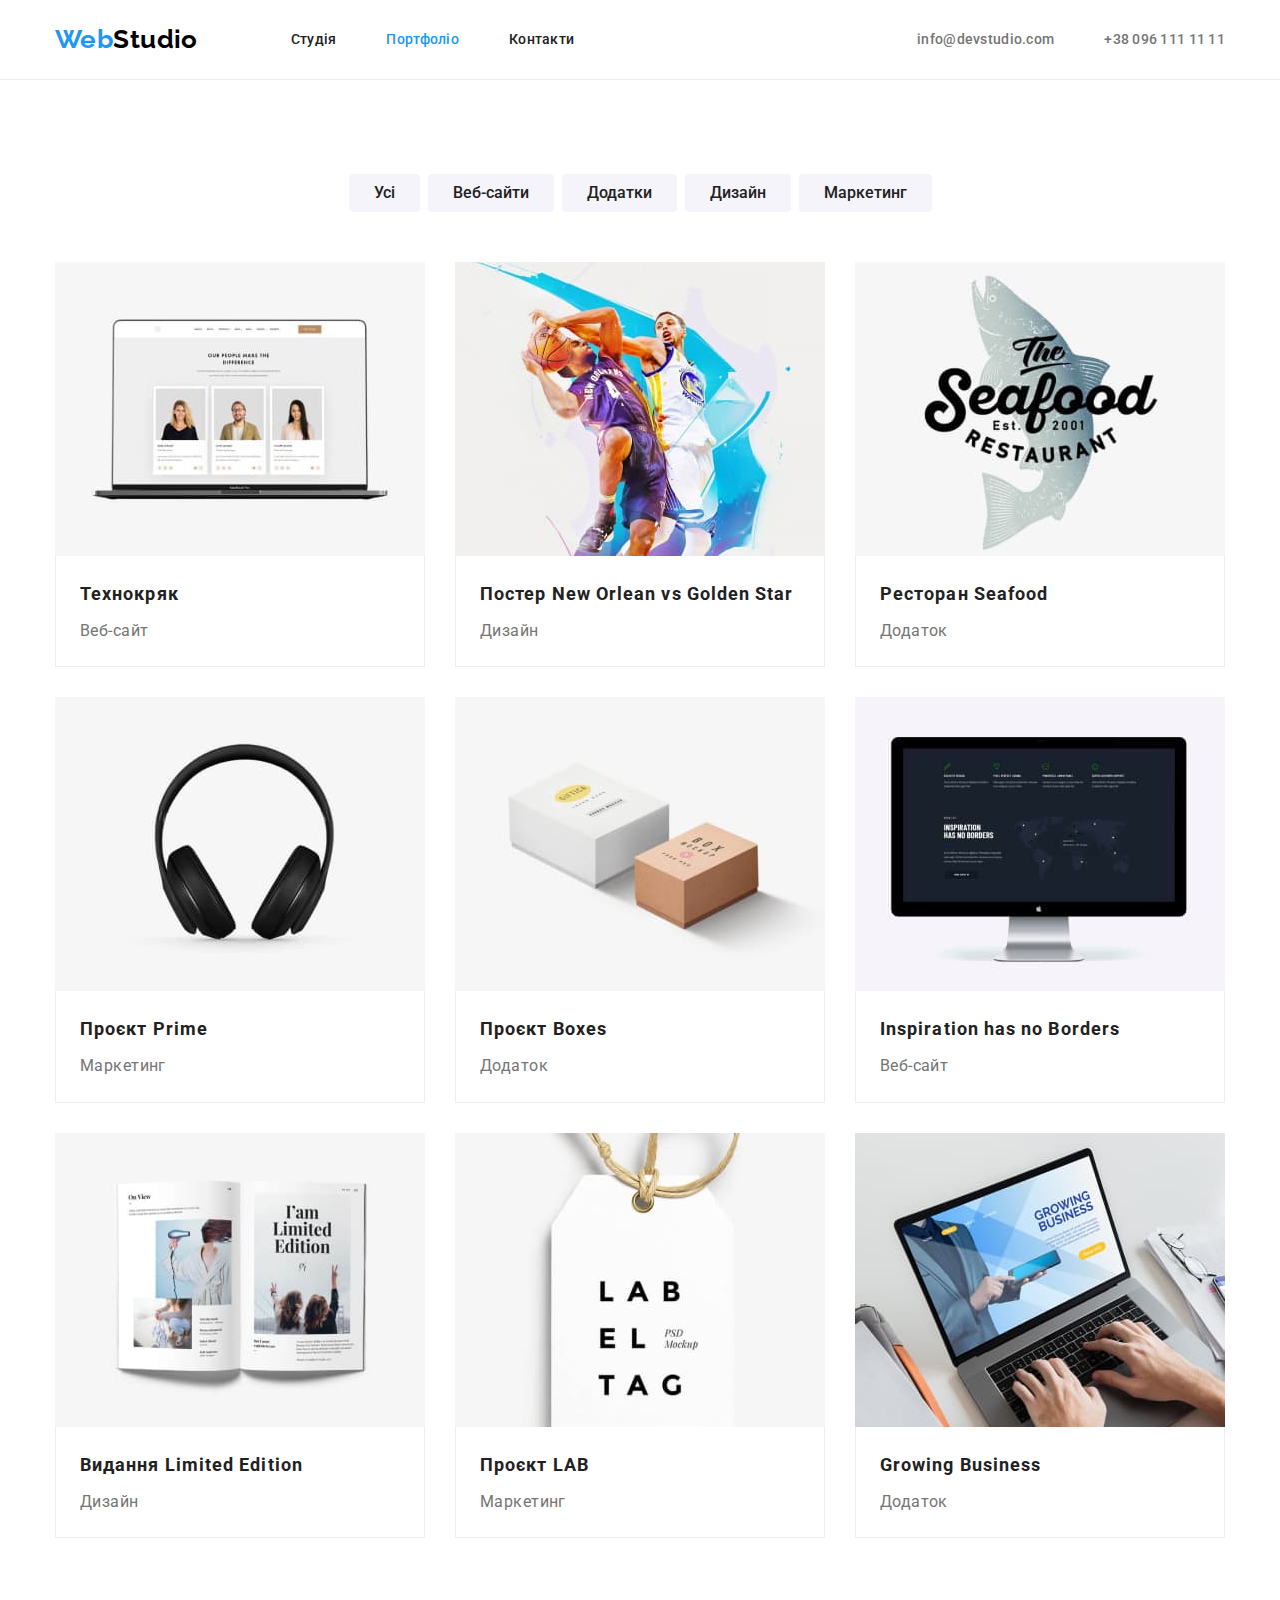
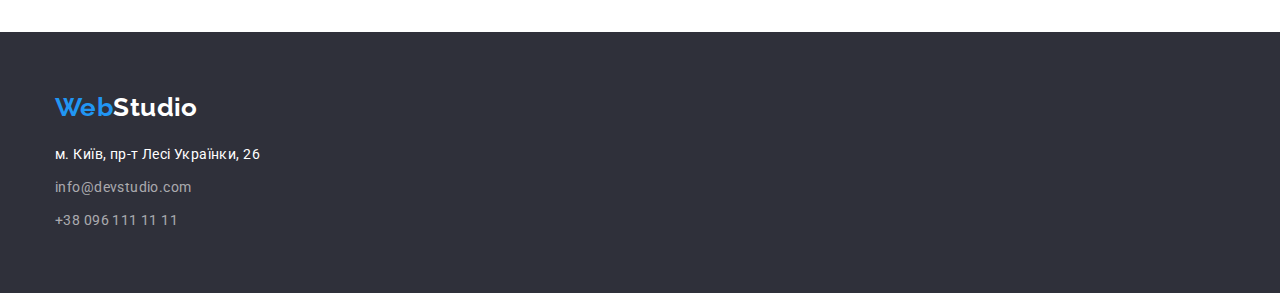
==== portfolio.html @ 6bfa50b9 "добавил файлы" ====
<!DOCTYPE html>
<html lang="uk">
  <head>
    <meta charset="UTF-8" />
    <meta http-equiv="X-UA-Compatible" content="IE=edge" />
    <meta name="viewport" content="width=device-width, initial-scale=1.0" />
    <title>Портфоліо</title>
    <link rel="preconnect" href="https://fonts.googleapis.com" />
    <link rel="preconnect" href="https://fonts.gstatic.com" crossorigin />
    <link
      href="https://fonts.googleapis.com/css2?family=Montserrat:wght@400;500;600&family=Raleway:wght@700&family=Roboto:wght@400;500;700;900&display=swap"
      rel="stylesheet"
    />
    <link
      rel="stylesheet"
      href="https://cdnjs.cloudflare.com/ajax/libs/modern-normalize/1.1.0/modern-normalize.min.css"
    />
    <link rel="stylesheet" href="./css/styles.css" />
  </head>
  <body>
    <!--хедер сайта-->
    <header>
      <div class="header container">
        <nav class="nav">
          <a href="./index.html" class="logo list"> <span class="span">Web</span>Studio</a>

          <ul class="site-nav list">
            <li class="nav-item"><a href="./index.html" class="link list">Студія</a></li>

            <li class="nav-item">
              <a href="./portfolio.html" class="portfolio list">Портфоліо</a>
            </li>

            <li class="nav-item"><a href="./index.html" class="link list">Контакти</a></li>
          </ul>
        </nav>

        <ul class="auth-nav list">
          <li class="auth-item">
            <a href="mailto:info@devstudio.com" class="link list">info@devstudio.com</a>
          </li>
          <li class="auth-item">
            <a href="tel:+380961111111" class="link list">+38 096 111 11 11</a>
          </li>
        </ul>
      </div>
    </header>

    <!-- основная информация -->
    <main>
      <section class="section-portfolio">
        <h1>Портфоліо</h1>
        <div class="container">
          <ul class="portfolio-nav list">
            <li class="nav-item"><button type="button" class="portfolio-btn">Усі</button></li>
            <li class="nav-item"><button type="button" class="portfolio-btn">Веб-сайти</button></li>
            <li class="nav-item"><button type="button" class="portfolio-btn">Додатки</button></li>
            <li class="nav-item"><button type="button" class="portfolio-btn">Дизайн</button></li>
            <li class="nav-item"><button type="button" class="portfolio-btn">Маркетинг</button></li>
          </ul>

          <ul class="cards-info list no-margin">
            <li class="card">
              <a href="" class="list">
                <img src="./images/porfolio/tehno.jpg" alt="Технокряк" width="370" />
                <div class="card-content">
                  <h2 class="card-title">Технокряк</h2>
                  <p class="card-text">Веб-сайт</p>
                </div>
                <!-- <p class="card-text">
                  Lorem ipsum dolor sit amet consectetur adipisicing elit. Tempora, ex!
                </p> -->
              </a>
            </li>
            <li class="card">
              <a href="" class="list">
                <img src="./images/porfolio/poster.jpg" alt="Постер" width="370" />
                <div class="card-content">
                  <h2 class="card-title">Постер New Orlean vs Golden Star</h2>
                  <p class="card-text">Дизайн</p>
                </div>
                <!-- <p class="card-text">
                  Lorem ipsum dolor sit amet consectetur adipisicing elit. Tempora, ex!
                </p> -->
              </a>
            </li>

            <li class="card">
              <a href="" class="list">
                <img
                  src="./images/porfolio/seafood.jpg"
                  alt=" додаток Ресторан Seafood"
                  width="370"
                />
                <div class="card-content">
                  <h2 class="card-title">Ресторан Seafood</h2>
                  <p class="card-text">Додаток</p>
                </div>
                <!-- <p class="card-text">
                  Lorem ipsum dolor sit amet consectetur adipisicing elit. Tempora, ex!
                </p> -->
              </a>
            </li>

            <li class="card">
              <a href="" class="list">
                <img src="./images/porfolio/prime.jpg" alt="Проєкт прайм" width="370" />
                <div class="card-content">
                  <h2 class="card-title">Проєкт Prime</h2>
                  <p class="card-text">Маркетинг</p>
                </div>
                <!-- <p class="card-text">
                  Lorem ipsum dolor sit amet consectetur adipisicing elit. Tempora, ex!
                </p> -->
              </a>
            </li>

            <li class="card">
              <a href="" class="list">
                <img src="./images/porfolio/boxes.jpg" alt="Проєкт боксес" width="370" />
                <div class="card-content">
                  <h2 class="card-title">Проєкт Boxes</h2>
                  <p class="card-text">Додаток</p>
                </div>
                <!-- <p class="card-text">
                  Lorem ipsum dolor sit amet consectetur adipisicing elit. Tempora, ex!
                </p> -->
              </a>
            </li>

            <li class="card">
              <a href="" class="list">
                <img src="./images/porfolio/borders.jpg" alt="Натхнення без кордонів" width="370" />
                <div class="card-content">
                  <h2 class="card-title">Inspiration has no Borders</h2>
                  <p class="card-text">Веб-сайт</p>
                </div>
                <!-- <p class="card-text">
                  Lorem ipsum dolor sit amet consectetur adipisicing elit. Tempora, ex!
                </p> -->
              </a>
            </li>

            <li class="card">
              <a href="" class="list">
                <img src="./images/porfolio/le.jpg" alt="лімітовані видання" width="370" />
                <div class="card-content">
                  <h2 class="card-title">Видання Limited Edition</h2>
                  <p class="card-text">Дизайн</p>
                </div>
                <!-- <p class="card-text">
                  Lorem ipsum dolor sit amet consectetur adipisicing elit. Tempora, ex!
                </p> -->
              </a>
            </li>

            <li class="card">
              <a href="" class="list">
                <img src="./images/porfolio/lab.jpg" alt="Проєкт LAB" width="370" />
                <div class="card-content">
                  <h2 class="card-title">Проєкт LAB</h2>
                  <p class="card-text">Маркетинг</p>
                </div>
                <!-- <p class="card-text">
                  Lorem ipsum dolor sit amet consectetur adipisicing elit. Tempora, ex!
                </p> -->
              </a>
            </li>

            <li class="card">
              <a href="" class="list">
                <img
                  src="./images/porfolio/business.jpg"
                  alt="додаток Growing Business"
                  width="370"
                />
                <div class="card-content">
                  <h2 class="card-title">Growing Business</h2>
                  <p class="card-text">Додаток</p>
                </div>
                <!-- <p class="card-text">
                  Lorem ipsum dolor sit amet consectetur adipisicing elit. Tempora, ex!
                </p> -->
              </a>
            </li>
          </ul>
        </div>
      </section>
    </main>
    <!--подвал!-->
    <footer class="footer">
      <div class="container">
        <a href="./index.html" class="logo list"> <span class="span">Web</span>Studio</a>
        <address>
          <ul class="site-address list no-margin">
            <li class="address-item">
              <a
                href="https://goo.gl/maps/yjSmeDeuVUnGaKGq8"
                target="_blank"
                rel="noreferrer noopener"
                class="link map list"
              >
                м. Київ, пр-т Лесі Українки, 26
              </a>
            </li>

            <li class="address-item">
              <a href="mailto:info@devstudio.com" class="link contact list">info@devstudio.com</a>
            </li>

            <li class="address-item">
              <a href="tel:+380961111111" class="link contact list">+38 096 111 11 11</a>
            </li>
          </ul>
        </address>
      </div>
    </footer>
  </body>
</html>
---- css/styles.css ----
/* цвет фона       #FFFFFF*/
/* цвет  переменной #FFFFFF */
/* цвет заголовков #212121 */
/* цвет текста навигации #212121  */
/* цвет текста     #757575 */
/* цвет лого       #000000 */
/* акцент цвета лого   #2196F3*/
/* цвет акцента    #2196F3*/
/* цвет фона приветствие  #C4C4C4; */
/* цвет фона команда #F5F4FA;*/
/* цвет фона кнопок  #f5f4fa */
/* цвет фона футер #2f303a */
/* цвет рамки хедера  #ececec*/
/* цвет рамки карты портфолио #eeeeee */
/* тени навигации портфолио rgba(0, 0, 0, 0.25) */
/* тени карта команда 0px 1px 3px rgba(0, 0, 0, 0.12), 0px 1px 1px rgba(0, 0, 0, 0.14),
    0px 2px 1px rgba(0, 0, 0, 0.2); */
/* цвет адреса подвал  rgba(255, 255, 255, 0.6) */

:root {
  --primary-text-color: #757575;
  --primary-heading-color: #212121;
  --accent-color: #2196f3;
  --text-change-color: #ffffff;
  --header-logo-color: #000000;
  --footer-logo-color: #ffffff;
  --text-color-map: #ffffff;
  --text-nav-color: #212121;
  --background-color: #ffffff;
  --background-color-hello: #c4c4c4;
  --background-color-team: #f5f4fa;
  --background-footer: #2f303a;
  --background-color-button: #f5f4fa;
  --border-color-header: #ececec;
  --border-color-card: #eeeeee;
  --nav-portfolio-shadow: rgba(0, 0, 0, 0.25);
  --card-team-shadow: 0px 1px 3px rgba(0, 0, 0, 0.12), 0px 1px 1px rgba(0, 0, 0, 0.14),
    0px 2px 1px rgba(0, 0, 0, 0.2);
  --text-adress-color: rgba(255, 255, 255, 0.6);
}
body {
  background-color: var(--background-color);
  color: var(--primary-text-color);
  font-family: 'Roboto', sans-serif;
  font-weight: 400;
  font-size: 14px;
  line-height: 1.71;
  letter-spacing: 0.03em;
}

.list {
  list-style: none;
  text-decoration: none;
}
.no-margin {
  margin-top: 0;
  margin-bottom: 0;
}

.container {
  margin-left: auto;
  margin-right: auto;
  width: 1200px;
  padding-left: 15px;
  padding-right: 15px;
}

/* header */

header {
  border-bottom: 1px solid var(--border-color-header);
}

.header {
  display: flex;
  align-items: center;
}

.logo {
  padding-top: 24px;
  padding-bottom: 24px;

  font-family: 'Raleway', sans-serif;
  font-weight: 700;
  font-size: 26px;
  line-height: 1.2;
}
.logo .span {
  color: var(--accent-color);
}
header .logo {
  color: var(--header-logo-color);
}
/* site-nav */
.nav {
  display: flex;

  align-items: center;
  /* outline: 2px solid tomato; */
}
.site-nav {
  display: flex;
  padding-left: 0;
  margin-left: 93px;
  /* outline: 2px solid tomato; */
}

.site-nav .nav-item {
  margin-left: 50px;
}
.site-nav .nav-item:first-child {
  margin-left: 0;
}
.site-nav,
.auth-nav {
  margin-top: 0;
  margin-bottom: 0;
}

.site-nav .link {
  padding-top: 32px;
  padding-bottom: 32px;

  color: var(--text-nav-color);
  font-weight: 500;
  font-size: 14px;
  line-height: 1.14;
  letter-spacing: 0.02em;
}
.site-nav .link:hover,
.site-nav .link:focus {
  color: var(--accent-color);
}

.site-nav .studoi {
  padding-top: 32px;
  padding-bottom: 32px;

  color: var(--accent-color);
  font-weight: 500;
  font-size: 14px;
  line-height: 1.14;
  letter-spacing: 0.02em;
}
.site-nav .portfolio {
  padding-top: 32px;
  padding-bottom: 32px;

  color: var(--accent-color);
  font-weight: 500;
  font-size: 14px;
  line-height: 1.14;
  letter-spacing: 0.02em;
}
.site-nav .contact {
  padding-top: 32px;
  padding-bottom: 32px;

  color: var(--accent-color);
  font-weight: 500;
  font-size: 14px;
  line-height: 1.14;
  letter-spacing: 0.02em;
}
/* auth-nav */
.auth-nav {
  display: flex;
  padding-left: 0;
  margin-left: auto;

  /* outline: 2px solid tomato; */
}

.auth-nav .auth-item {
  margin-left: 50px;
}
.auth-nav .auth-item:first-child {
  margin-left: 0;
}
.auth-nav .link {
  padding-top: 32px;
  padding-bottom: 32px;

  color: var(--primary-text-color);
  font-weight: 500;
  font-size: 14px;
  line-height: 1.14;
  letter-spacing: 0.02em;
}
.auth-nav .link:hover,
.auth-nav .link:focus {
  color: var(--accent-color);
}

/* приветствие */
.section-greeting {
  padding-top: 200px;
  padding-bottom: 200px;

  background-color: var(--background-color-hello);
}
.section-greeting h1 {
  width: 696px;
  margin-left: auto;
  margin-right: auto;
  margin-bottom: 30px;
  margin-top: 0;

  color: var(--text-change-color);
  font-weight: 900;
  font-size: 44px;
  line-height: 1.36;
  letter-spacing: 0.06em;
  text-transform: uppercase;
  text-align: center;
}

.section-greeting .container .button {
  display: block;
  min-width: 216px;
  padding: 10px 32px;
  margin-left: auto;
  margin-right: auto;

  background-color: var(--accent-color);
  color: var(--text-change-color);
  box-shadow: 0px 4px 4px rgba(0, 0, 0, 0.15);
  font-family: inherit;
  font-weight: 700;
  font-size: 16px;
  line-height: 1.9;
  letter-spacing: 0.06em;
  cursor: pointer;
  border-radius: 4px;
  border: none;
}
/* .section-greeting .button:hover,
.section-greeting .button:focus {
  background-color: var(--accent-color);
  color: var(--text-change-color);
} */

/* особенности */

.section-features {
  padding-top: 94px;
  padding-bottom: 94px;
}
.section-features h2 {
  position: absolute;
  width: 1px;
  height: 1px;
  margin: -1px;
  border: 0;
  padding: 0;

  white-space: nowrap;
  clip-path: inset(100%);
  clip: rect(0 0 0 0);
  overflow: hidden;
}

.section-features .features {
  display: flex;
  padding-left: 0;

  /* outline: 2px solid tomato; */
}

.features .item {
  width: 270px;
  text-align: left;
  margin-left: 30px;

  /* outline: 2px solid teal; */
}

.features .item:first-child {
  margin-left: 0;
}

.section-features .features-title {
  margin-top: 0;
  margin-bottom: 10px;

  color: var(--primary-heading-color);
  font-weight: 700;
  line-height: 1.14;
}

/* сфера деятельности */
.section-scope {
  padding-bottom: 94px;
}

.section-scope .container .scope-content {
  display: flex;
  padding-left: 0;
  justify-content: space-between;
}

.scope-content > .content-item {
  margin-left: 30px;
}

.scope-content > .content-item:first-child {
  margin-left: 0;
}

.section-scope .scope-title {
  margin-top: 0;
  margin-bottom: 50px;

  color: var(--primary-heading-color);
  font-weight: 700;
  font-size: 36px;
  line-height: 1.16;
  text-align: center;
}

/* наша команда */
.section-team {
  padding-top: 94px;
  padding-bottom: 94px;

  background-color: var(--background-color-team);
}

.section-team .title-team {
  color: var(--primary-heading-color);
  font-weight: 700;
  font-size: 36px;
  line-height: 1.16;
  text-align: center;
  margin-top: 0;
  margin-bottom: 50px;
  text-align: center;
}

.section-team .team-card {
  display: flex;
  padding-left: 0;
}

.team-card > .card-item {
  margin-left: 30px;

  background-color: var(--background-color);
  border-radius: 0px 0px 4px 4px;
  box-shadow: var(--card-team-shadow);
}

.team-card > .card-item:first-child {
  margin-left: 0;
}
.section-team .card-title {
  margin-bottom: 0;
  margin-top: 30px;
  text-align: center;

  color: var(--primary-heading-color);
  font-weight: 500;
  font-size: 16px;
  line-height: 1.19;
}

.section-team .card-text {
  margin-top: 10px;
  margin-bottom: 30px;
  text-align: center;

  color: var(--primary-text-color);
  font-size: 16px;
  line-height: 1.19;
}

/* портфолио заголовок */
.section-portfolio {
  padding-top: 94px;
  padding-bottom: 94px;
}
.section-portfolio h1 {
  position: absolute;
  width: 1px;
  height: 1px;
  margin: -1px;
  border: 0;
  padding: 0;

  white-space: nowrap;
  clip-path: inset(100%);
  clip: rect(0 0 0 0);
  overflow: hidden;
}

/* button portfolio */

.portfolio-nav {
  display: flex;
  justify-content: center;
  padding: 0;

  margin-top: 0;
  margin-bottom: 50px;
}

.portfolio-nav .portfolio-btn {
  padding: 6px 25px;

  background-color: var(--background-color-button);
  color: var(--primary-heading-color);
  font-family: inherit;
  border-radius: 4px;
  border-style: none;
  font-weight: 500;
  font-size: 16px;
  line-height: 1.62;
  cursor: pointer;
}

.portfolio-nav .nav-item {
  margin-left: 8px;
}
.portfolio-nav .nav-item:first-child {
  margin-left: 0;
}

.portfolio-nav .portfolio-btn:hover,
.portfolio-nav .portfolio-btn:focus {
  background-color: var(--accent-color);
  color: var(--text-change-color);
  box-shadow: 0px 4px 4px var(--nav-portfolio-shadow);
}

/* портфолио основная инфа */
img {
  display: block;
  max-width: 100%;
}
.cards-info {
  padding: 0;
  margin: 0;
  display: flex;
  flex-wrap: wrap;
  gap: 30px;

  /* margin-left: -30px;
  margin-top: -30px; */
}

.cards-info > .card {
  flex-basis: calc((100% - 60px) / 3);
}
.card-content {
  padding: 20px 24px;
  border-left: 1px solid var(--border-color-card);
  border-right: 1px solid var(--border-color-card);
  border-bottom: 1px solid var(--border-color-card);
}

.section-portfolio .card-title {
  margin-top: 0;
  margin-bottom: 4px;

  color: var(--primary-heading-color);
  font-weight: 700;
  font-size: 18px;
  line-height: 2;
  letter-spacing: 0.06em;
}

.section-portfolio .card-text {
  margin-top: 0;
  margin-bottom: 0;

  color: var(--primary-text-color);
  font-size: 16px;
  line-height: 1.9;
}

/* footer */

footer {
  background-color: var(--background-footer);
}

.footer {
  padding-top: 60px;
  padding-bottom: 60px;
}

.footer .logo {
  padding-top: 0px;
  padding-bottom: 0;
  margin-bottom: 20px;
  margin-left: 0;

  color: var(--footer-logo-color);
  display: inline-block;
}

.footer address {
  font-style: normal;
  margin-left: 0;
}

.site-address {
  padding-left: 0;
}

.site-address .address-item {
  margin-bottom: 9px;
}

.site-address .address-item:last-child {
  margin-bottom: 0;
}
.site-address .map {
  color: var(--text-color-map);
  line-height: 1.71;
}
.site-address .map:hover,
.site-address .map:focus {
  color: var(--accent-color);
}
.site-address .contact {
  color: var(--text-adress-color);
  line-height: 1.71;
}
.site-address .contact:hover,
.site-address .contact:focus {
  color: var(--accent-color);
}
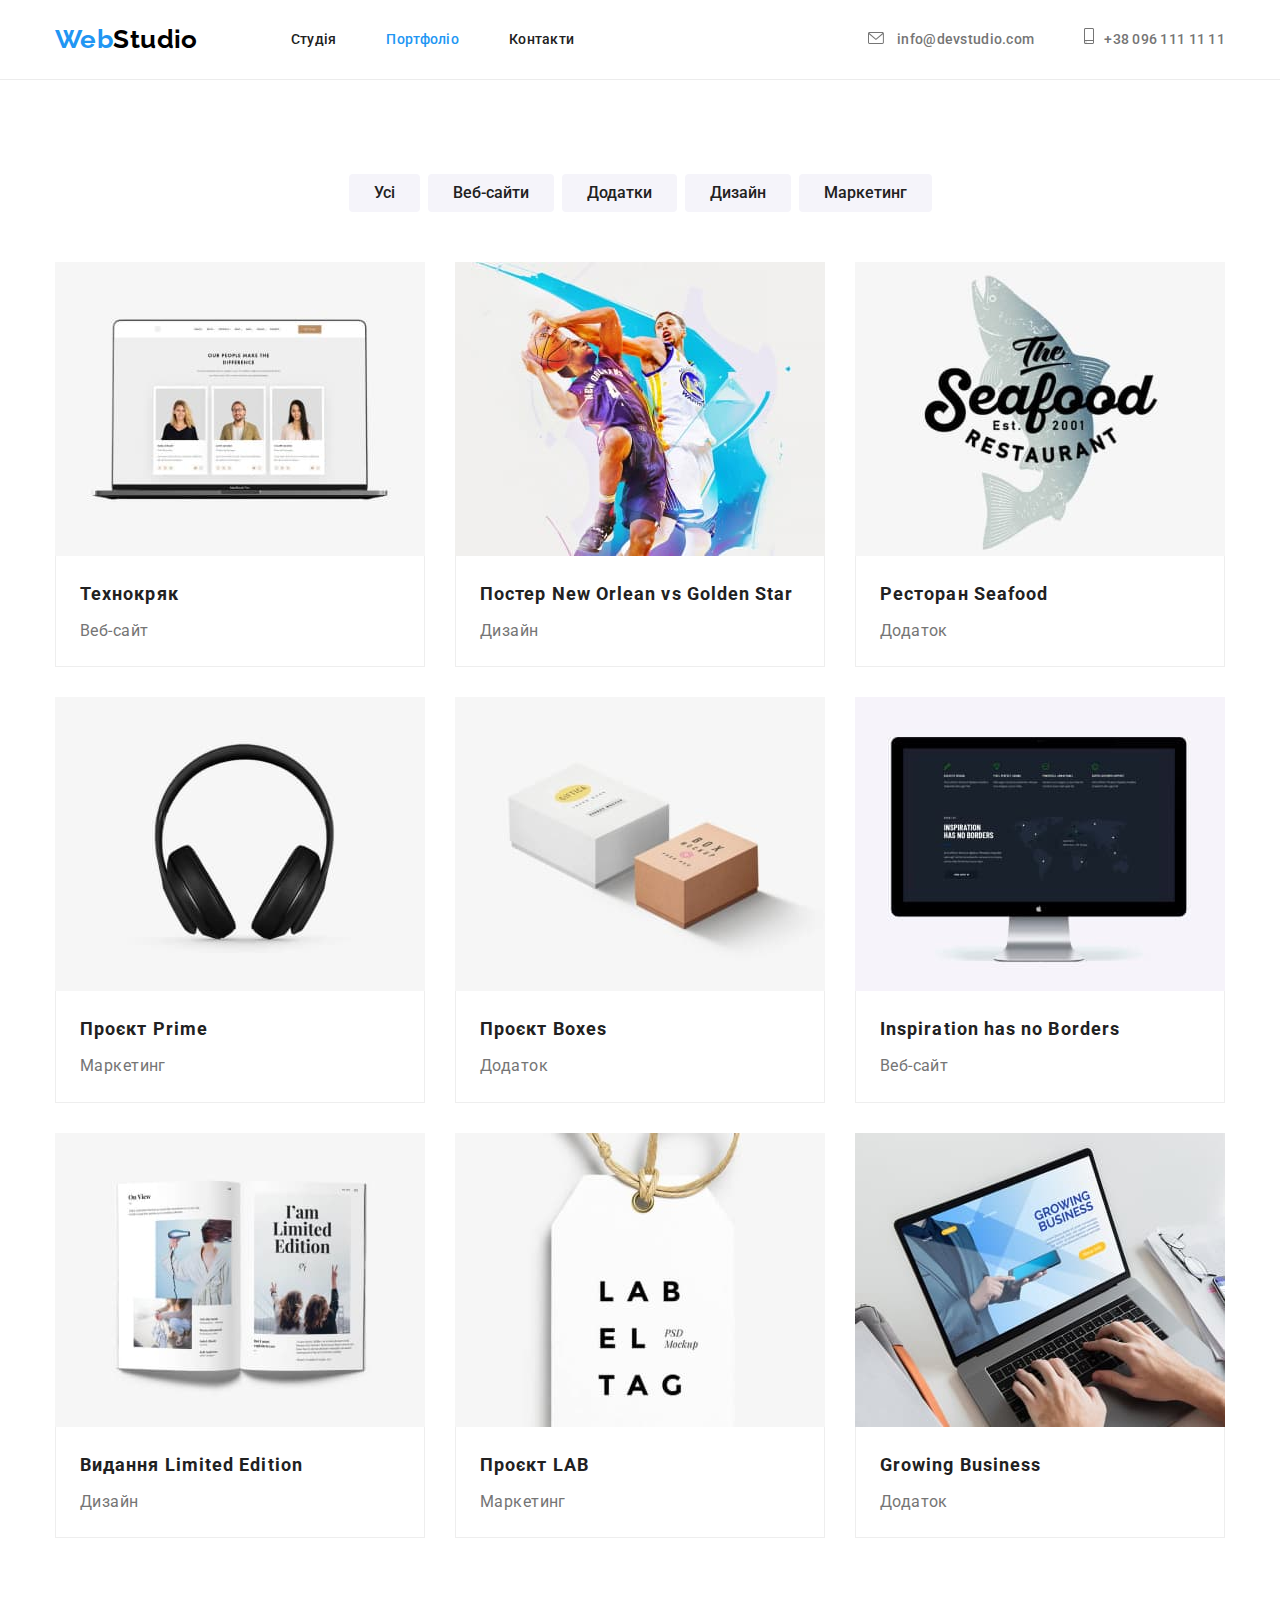
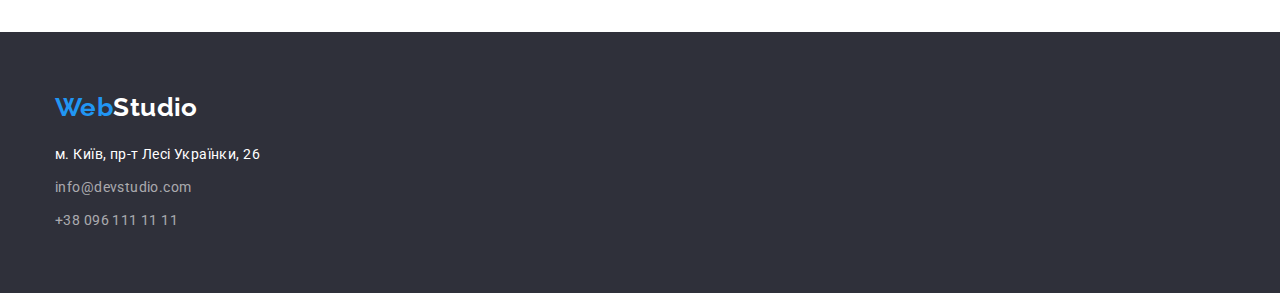
==== commit a3a110eb: "обновил файлы" ====
--- a/portfolio.html
+++ b/portfolio.html
@@ -37,10 +37,19 @@
 
         <ul class="auth-nav list">
           <li class="auth-item">
-            <a href="mailto:info@devstudio.com" class="link list">info@devstudio.com</a>
+            <a href="mailto:info@devstudio.com" class="link list">
+              <svg class="mail">
+                <use href="./images/symbol-defs-opt.svg#icon-envelope"></use>
+              </svg>
+              info@devstudio.com</a
+            >
           </li>
           <li class="auth-item">
-            <a href="tel:+380961111111" class="link list">+38 096 111 11 11</a>
+            <a href="tel:+380961111111" class="link list">
+              <svg class="telephone">
+                <use href="./images/symbol-defs-opt.svg#icon-smartphone"></use></svg
+              >+38 096 111 11 11</a
+            >
           </li>
         </ul>
       </div>
--- a/css/styles.css
+++ b/css/styles.css
@@ -8,6 +8,7 @@
 /* цвет акцента    #2196F3*/
 /* цвет фона приветствие  #C4C4C4; */
 /* цвет фона команда #F5F4FA;*/
+/* цвет иконок #AFB1B8 */
 /* цвет фона кнопок  #f5f4fa */
 /* цвет фона футер #2f303a */
 /* цвет рамки хедера  #ececec*/
@@ -33,6 +34,7 @@
   --background-color-button: #f5f4fa;
   --border-color-header: #ececec;
   --border-color-card: #eeeeee;
+  --icon-color-team: #afb1b8;
   --nav-portfolio-shadow: rgba(0, 0, 0, 0.25);
   --card-team-shadow: 0px 1px 3px rgba(0, 0, 0, 0.12), 0px 1px 1px rgba(0, 0, 0, 0.14),
     0px 2px 1px rgba(0, 0, 0, 0.2);
@@ -46,6 +48,7 @@
   font-size: 14px;
   line-height: 1.71;
   letter-spacing: 0.03em;
+  text-align: center;
 }
 
 .list {
@@ -177,6 +180,29 @@
 .auth-nav .auth-item:first-child {
   margin-left: 0;
 }
+
+.auth-nav .auth-item .mail {
+  margin-right: 10px;
+
+  width: 16px;
+  height: 12px;
+  fill: currentColor;
+}
+
+.auth-nav .auth-item .telephone {
+  margin-right: 10px;
+
+  width: 10px;
+  height: 16px;
+  fill: currentColor;
+}
+
+.auth-nav .auth-item :hover,
+.auth-nav .auth-item :focus {
+  color: var(--accent-color);
+  fill: var(--accent-color);
+}
+
 .auth-nav .link {
   padding-top: 32px;
   padding-bottom: 32px;
@@ -187,17 +213,24 @@
   line-height: 1.14;
   letter-spacing: 0.02em;
 }
-.auth-nav .link:hover,
-.auth-nav .link:focus {
-  color: var(--accent-color);
-}
 
 /* приветствие */
 .section-greeting {
+  max-width: 1600px;
+  height: 600px;
+  margin-left: auto;
+  margin-right: auto;
   padding-top: 200px;
   padding-bottom: 200px;
 
-  background-color: var(--background-color-hello);
+  /* background-color: var(--background-color-hello); */
+
+  background-image: linear-gradient(to right, rgba(47, 48, 58, 0.4), rgba(47, 48, 58, 0.4)),
+    url(../images/hello.jpg);
+
+  background-repeat: no-repeat, no-repeat;
+  background-position: center, center;
+  background-size: cover, cover;
 }
 .section-greeting h1 {
   width: 696px;
@@ -212,7 +245,6 @@
   line-height: 1.36;
   letter-spacing: 0.06em;
   text-transform: uppercase;
-  text-align: center;
 }
 
 .section-greeting .container .button {
@@ -279,6 +311,19 @@
   margin-left: 0;
 }
 
+.features .item .svg {
+  margin-bottom: 30px;
+  height: 120px;
+
+  background-color: #f5f4fa;
+  border-radius: 4px;
+}
+
+.features .item svg {
+  width: 70px;
+  height: 70px;
+  margin: 25px 100px;
+}
 .section-features .features-title {
   margin-top: 0;
   margin-bottom: 10px;
@@ -331,10 +376,8 @@
   font-weight: 700;
   font-size: 36px;
   line-height: 1.16;
-  text-align: center;
   margin-top: 0;
   margin-bottom: 50px;
-  text-align: center;
 }
 
 .section-team .team-card {
@@ -356,7 +399,6 @@
 .section-team .card-title {
   margin-bottom: 0;
   margin-top: 30px;
-  text-align: center;
 
   color: var(--primary-heading-color);
   font-weight: 500;
@@ -366,14 +408,88 @@
 
 .section-team .card-text {
   margin-top: 10px;
-  margin-bottom: 30px;
-  text-align: center;
+  margin-bottom: 0;
 
   color: var(--primary-text-color);
   font-size: 16px;
   line-height: 1.19;
 }
 
+.section-team .team-social {
+  padding-left: 0;
+  margin-top: 16px;
+  margin-bottom: 30px;
+  margin-left: 32px;
+  margin-right: 32px;
+
+  display: flex;
+}
+
+.section-team .social-item {
+  display: inline-block;
+  width: 44px;
+  height: 44px;
+
+  margin-left: 10px;
+}
+.section-team .social-item:first-child {
+  margin-left: 0;
+}
+
+.section-team .social-item:hover,
+.section-team .social-item:focus {
+  background-color: var(--accent-color);
+
+  border-radius: 50%;
+}
+.section-team .social-item a {
+  fill: var(--icon-color-team);
+}
+
+.section-team .social-item svg {
+  width: 20px;
+  height: 20px;
+
+  margin: 12px;
+}
+.section-team .social-item svg:hover,
+.section-team .social-item svg:focus {
+  fill: var(--background-color);
+}
+
+/* наши клиенты */
+.clients {
+  padding-top: 94px;
+  padding-bottom: 94px;
+}
+
+.clients-title {
+  color: var(--primary-heading-color);
+  font-weight: 700;
+  font-size: 36px;
+  line-height: 1.16;
+  letter-spacing: 0.03em;
+
+  margin-bottom: 50px;
+}
+
+.client-content {
+  padding-left: 0;
+
+  display: flex;
+  gap: 30px;
+}
+
+.client-item {
+  flex-basis: calc((100%-150px) / 6);
+}
+
+.client-item svg {
+  max-width: 106px;
+  max-height: 60px;
+
+  margin: 16px 32px;
+}
 /* портфолио заголовок */
 .section-portfolio {
   padding-top: 94px;
@@ -453,6 +569,7 @@
 }
 .card-content {
   padding: 20px 24px;
+  text-align: left;
   border-left: 1px solid var(--border-color-card);
   border-right: 1px solid var(--border-color-card);
   border-bottom: 1px solid var(--border-color-card);
@@ -487,6 +604,7 @@
 .footer {
   padding-top: 60px;
   padding-bottom: 60px;
+  text-align: left;
 }
 
 .footer .logo {
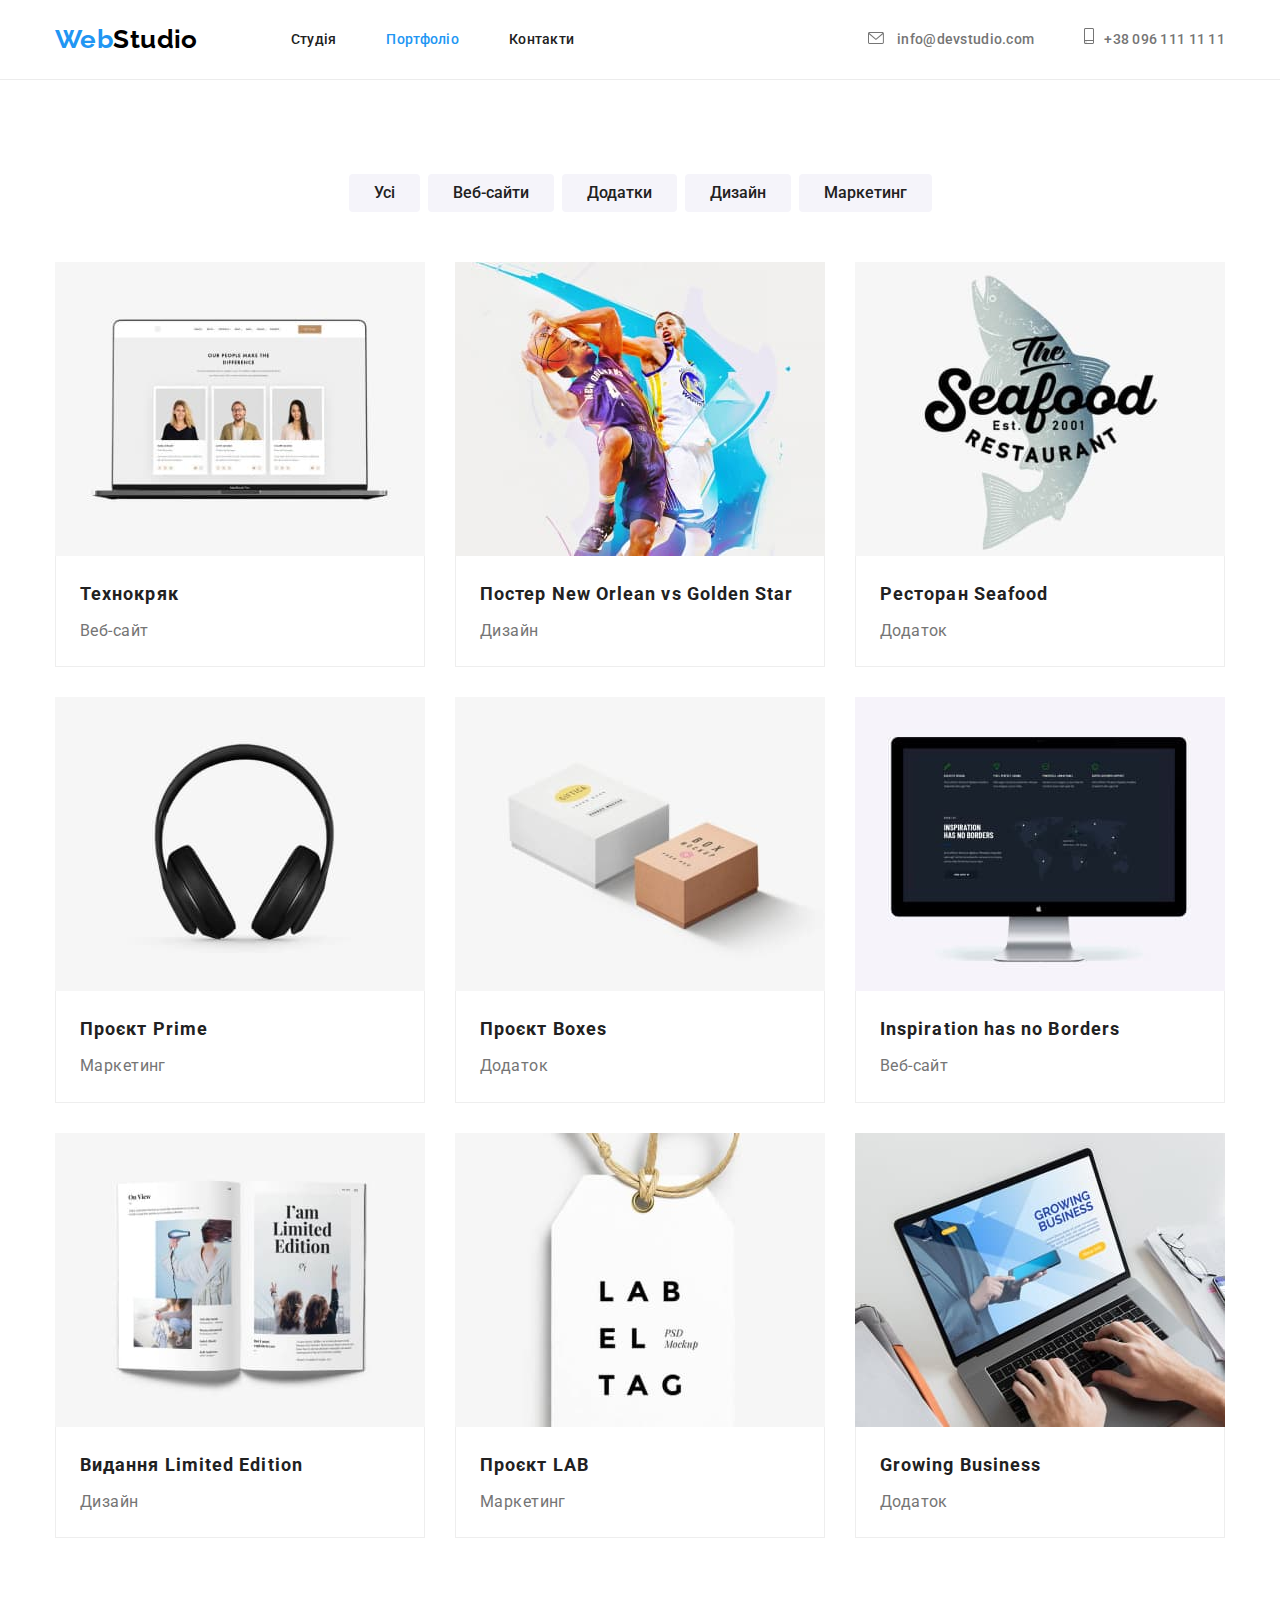
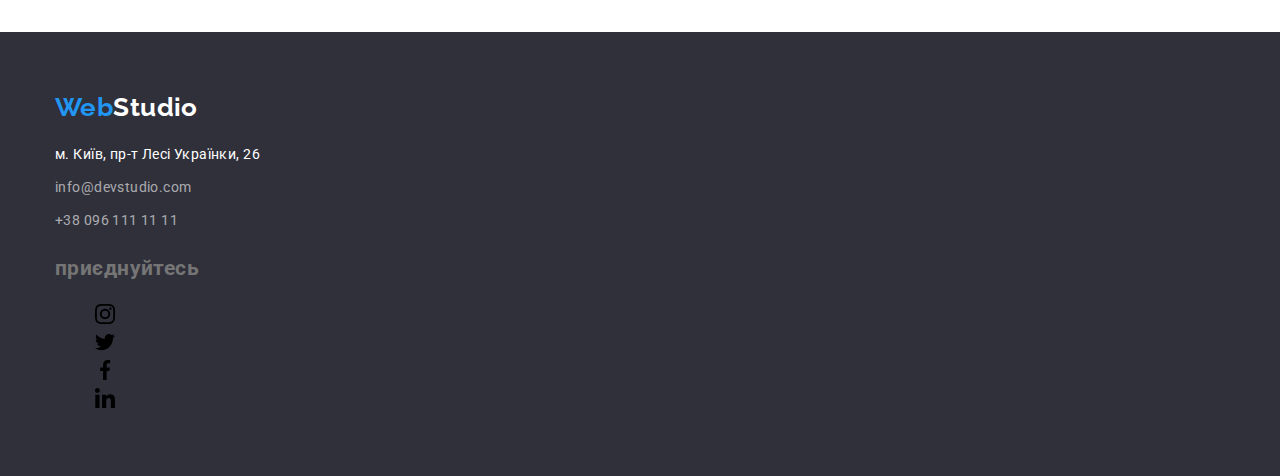
==== commit 186d3503: "доработал футер" ====
--- a/portfolio.html
+++ b/portfolio.html
@@ -198,9 +198,9 @@
     </main>
     <!--подвал!-->
     <footer class="footer">
-      <div class="container">
-        <a href="./index.html" class="logo list"> <span class="span">Web</span>Studio</a>
+      <div class="footer-container container">
         <address>
+          <a href="./index.html" class="logo list"> <span class="span">Web</span>Studio</a>
           <ul class="site-address list no-margin">
             <li class="address-item">
               <a
@@ -222,6 +222,38 @@
             </li>
           </ul>
         </address>
+        <div class="footer-right">
+          <h2 class="social-title">приєднуйтесь</h2>
+          <ul class="footer-social list no-margin">
+            <li class="footer-item">
+              <a class="icon" href=""
+                ><svg width="20" height="20">
+                  <use href="./images/symbol-defs-opt.svg#icon-instagram"></use></svg
+              ></a>
+            </li>
+
+            <li class="footer-item">
+              <a href="" class="icon">
+                <svg width="20" height="20">
+                  <use href="./images/symbol-defs-opt.svg#icon-twitter"></use></svg
+              ></a>
+            </li>
+
+            <li class="footer-item">
+              <a href="" class="icon">
+                <svg width="20" height="20">
+                  <use href="./images/symbol-defs-opt.svg#icon-facebook"></use></svg
+              ></a>
+            </li>
+
+            <li class="footer-item">
+              <a href="" class="icon">
+                <svg width="20" height="20">
+                  <use href="./images/symbol-defs-opt.svg#icon-linkedin"></use></svg
+              ></a>
+            </li>
+          </ul>
+        </div>
       </div>
     </footer>
   </body>
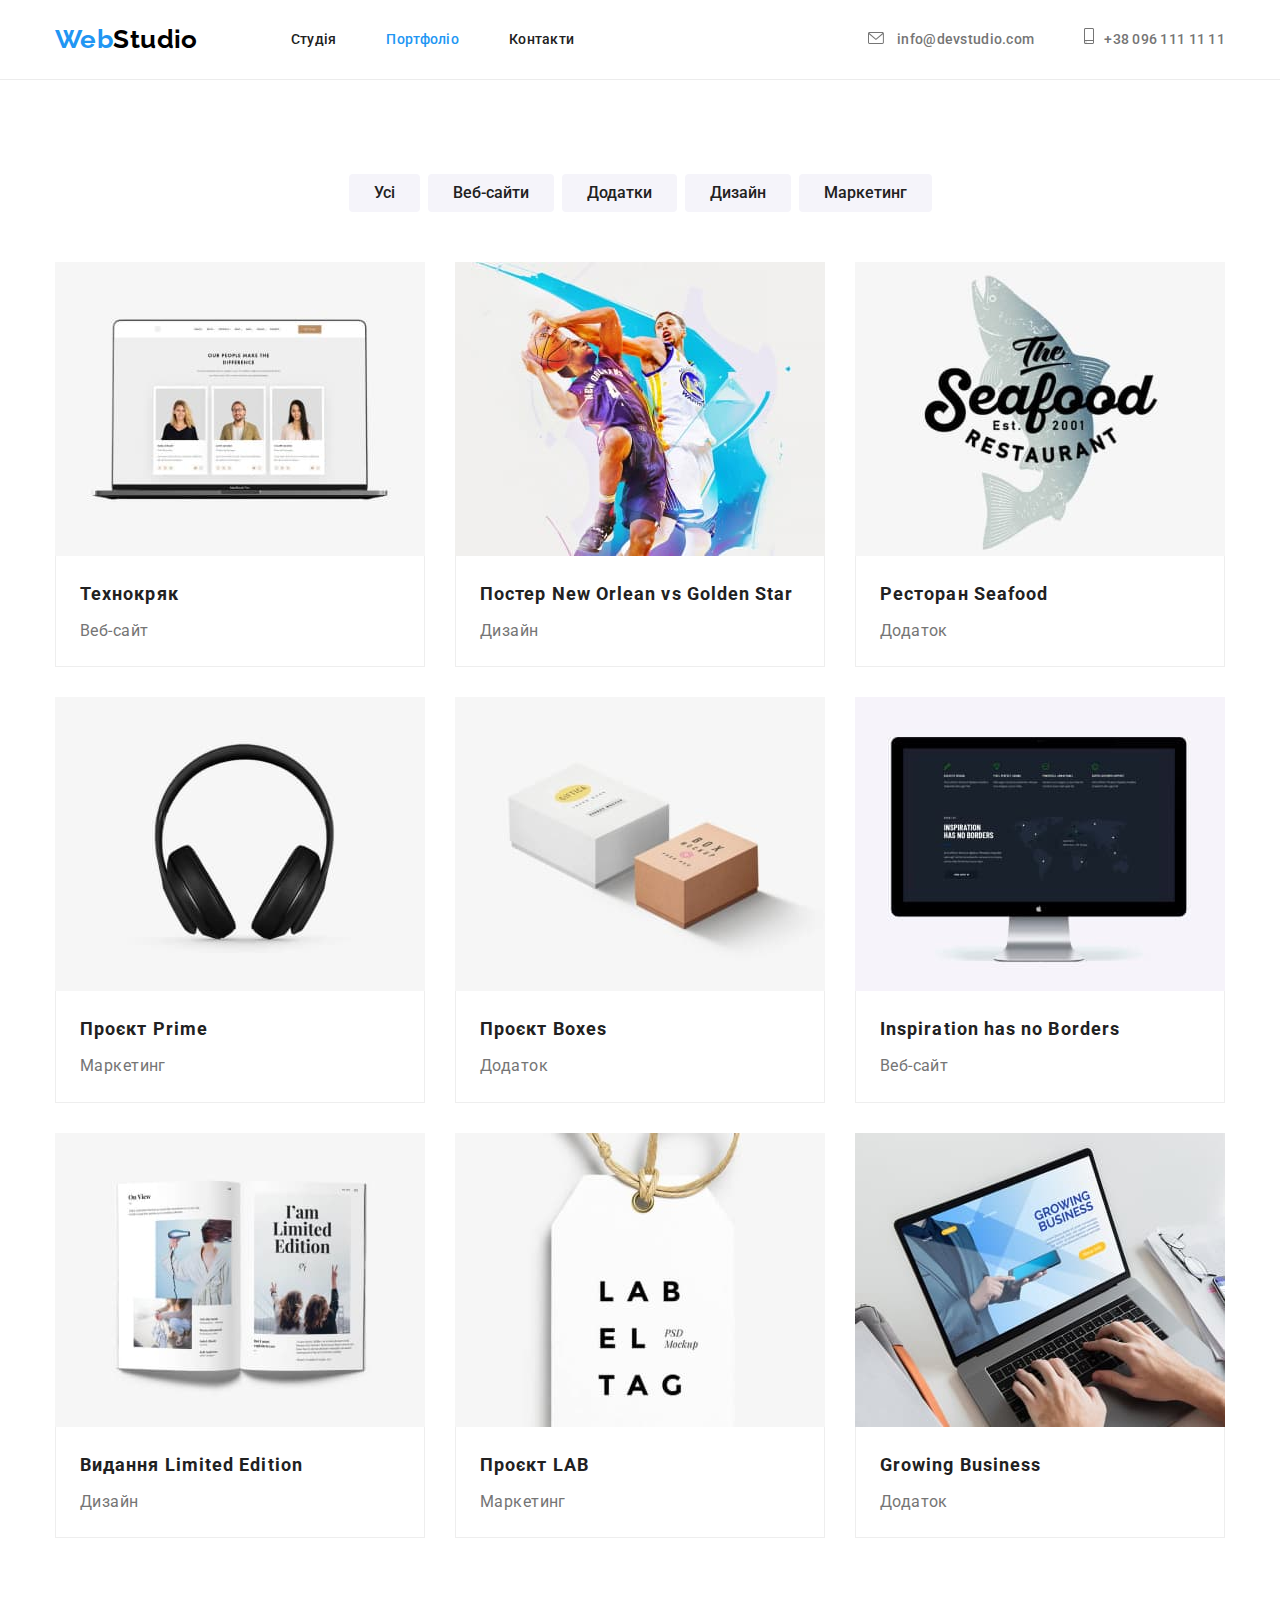
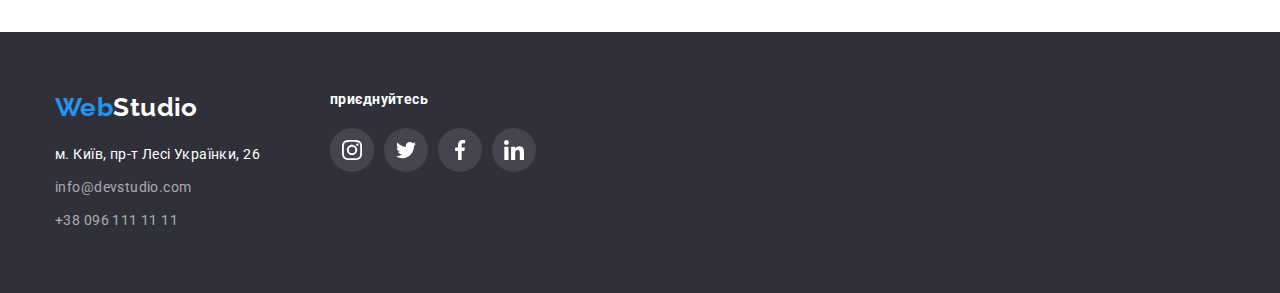
==== commit 838a943c: "доработал ссылки" ====
--- a/portfolio.html
+++ b/portfolio.html
@@ -226,28 +226,28 @@
           <h2 class="social-title">приєднуйтесь</h2>
           <ul class="footer-social list no-margin">
             <li class="footer-item">
-              <a class="icon" href=""
+              <a class="icon" href="https://www.instagram.com/"
                 ><svg width="20" height="20">
                   <use href="./images/symbol-defs-opt.svg#icon-instagram"></use></svg
               ></a>
             </li>
 
             <li class="footer-item">
-              <a href="" class="icon">
+              <a href="https://twitter.com/" class="icon">
                 <svg width="20" height="20">
                   <use href="./images/symbol-defs-opt.svg#icon-twitter"></use></svg
               ></a>
             </li>
 
             <li class="footer-item">
-              <a href="" class="icon">
+              <a href="https://www.facebook.com/" class="icon">
                 <svg width="20" height="20">
                   <use href="./images/symbol-defs-opt.svg#icon-facebook"></use></svg
               ></a>
             </li>
 
             <li class="footer-item">
-              <a href="" class="icon">
+              <a href="https://www.linkedin.com/" class="icon">
                 <svg width="20" height="20">
                   <use href="./images/symbol-defs-opt.svg#icon-linkedin"></use></svg
               ></a>
--- a/css/styles.css
+++ b/css/styles.css
@@ -13,6 +13,7 @@
 /* цвет фона футер #2f303a */
 /* цвет рамки хедера  #ececec*/
 /* цвет рамки карты портфолио #eeeeee */
+/* цвет рамки клиенты #AFB1B8;*/
 /* тени навигации портфолио rgba(0, 0, 0, 0.25) */
 /* тени карта команда 0px 1px 3px rgba(0, 0, 0, 0.12), 0px 1px 1px rgba(0, 0, 0, 0.14),
     0px 2px 1px rgba(0, 0, 0, 0.2); */
@@ -34,6 +35,7 @@
   --background-color-button: #f5f4fa;
   --border-color-header: #ececec;
   --border-color-card: #eeeeee;
+  --border-client-color: #afb1b8;
   --icon-color-team: #afb1b8;
   --nav-portfolio-shadow: rgba(0, 0, 0, 0.25);
   --card-team-shadow: 0px 1px 3px rgba(0, 0, 0, 0.12), 0px 1px 1px rgba(0, 0, 0, 0.14),
@@ -299,7 +301,7 @@
   /* outline: 2px solid tomato; */
 }
 
-.features .item {
+.features .features-item {
   width: 270px;
   text-align: left;
   margin-left: 30px;
@@ -307,22 +309,26 @@
   /* outline: 2px solid teal; */
 }
 
-.features .item:first-child {
-  margin-left: 0;
-}
-
-.features .item .svg {
+.features .features-item:first-child {
+  margin-left: 0;
+}
+
+.features .features-item .svg {
+  display: flex;
+  align-items: center;
+  justify-content: center;
   margin-bottom: 30px;
+
+  width: 270px;
   height: 120px;
 
   background-color: #f5f4fa;
   border-radius: 4px;
 }
 
-.features .item svg {
+.features .features-item .icon {
   width: 70px;
   height: 70px;
-  margin: 25px 100px;
 }
 .section-features .features-title {
   margin-top: 0;
@@ -423,38 +429,38 @@
   margin-right: 32px;
 
   display: flex;
+  align-items: center;
 }
 
 .section-team .social-item {
-  display: inline-block;
+  display: flex;
+  align-items: center;
+  justify-content: center;
+
+  margin-left: 10px;
+
+  color: var(--primary-text-color);
+  fill: var(--primary-text-color);
+}
+
+.section-team .social-item:first-child {
+  margin-left: 0;
+}
+
+.social-item .icon {
   width: 44px;
   height: 44px;
 
-  margin-left: 10px;
-}
-.section-team .social-item:first-child {
-  margin-left: 0;
-}
-
-.section-team .social-item:hover,
-.section-team .social-item:focus {
+  padding: 12px;
+
+  fill: var(--icon-color-team);
+}
+
+.social-item .icon:hover,
+.social-item .icon:focus {
   background-color: var(--accent-color);
-
+  fill: var(--background-color);
   border-radius: 50%;
-}
-.section-team .social-item a {
-  fill: var(--icon-color-team);
-}
-
-.section-team .social-item svg {
-  width: 20px;
-  height: 20px;
-
-  margin: 12px;
-}
-.section-team .social-item svg:hover,
-.section-team .social-item svg:focus {
-  fill: var(--background-color);
 }
 
 /* наши клиенты */
@@ -470,6 +476,7 @@
   line-height: 1.16;
   letter-spacing: 0.03em;
 
+  margin-top: 0;
   margin-bottom: 50px;
 }
 
@@ -477,19 +484,32 @@
   padding-left: 0;
 
   display: flex;
+
   gap: 30px;
 }
 
 .client-item {
   flex-basis: calc((100%-150px) / 6);
-}
-
-.client-item svg {
-  max-width: 106px;
-  max-height: 60px;
-
-  margin: 16px 32px;
-}
+
+  display: flex;
+}
+
+.client-item .item {
+  width: 168px;
+  height: 90px;
+  padding: 16px 32px;
+
+  fill: var(--icon-color-team);
+  border: 1px solid var(--border-client-color);
+  border-radius: 4px;
+}
+
+.client-item .item:hover,
+.client-item .item:focus {
+  fill: var(--accent-color);
+  border: 1px solid var(--accent-color);
+}
+
 /* портфолио заголовок */
 .section-portfolio {
   padding-top: 94px;
@@ -607,6 +627,10 @@
   text-align: left;
 }
 
+.footer-container {
+  display: flex;
+}
+
 .footer .logo {
   padding-top: 0px;
   padding-bottom: 0;
@@ -649,3 +673,52 @@
 .site-address .contact:focus {
   color: var(--accent-color);
 }
+
+.footer-right {
+  margin-left: 70px;
+}
+.footer .social-title {
+  margin-top: 0;
+  margin-bottom: 20px;
+  font-weight: 700;
+  font-size: 14px;
+  line-height: 1.14;
+  letter-spacing: 0.03em;
+
+  color: var(--text-change-color);
+}
+
+.footer .footer-social {
+  display: flex;
+  align-items: center;
+  padding-left: 0;
+}
+
+.footer .footer-item {
+  display: flex;
+
+  margin-left: 10px;
+
+  background-color: rgba(255, 255, 255, 0.1);
+  border-radius: 50%;
+}
+
+.footer .footer-item:first-child {
+  margin-left: 0;
+}
+
+.footer-item .icon {
+  width: 44px;
+  height: 44px;
+
+  padding: 12px;
+
+  fill: var(--footer-logo-color);
+}
+
+.footer-item .icon:hover,
+.footer-item .icon:focus {
+  background-color: var(--accent-color);
+  fill: var(--background-color);
+  border-radius: 50%;
+}
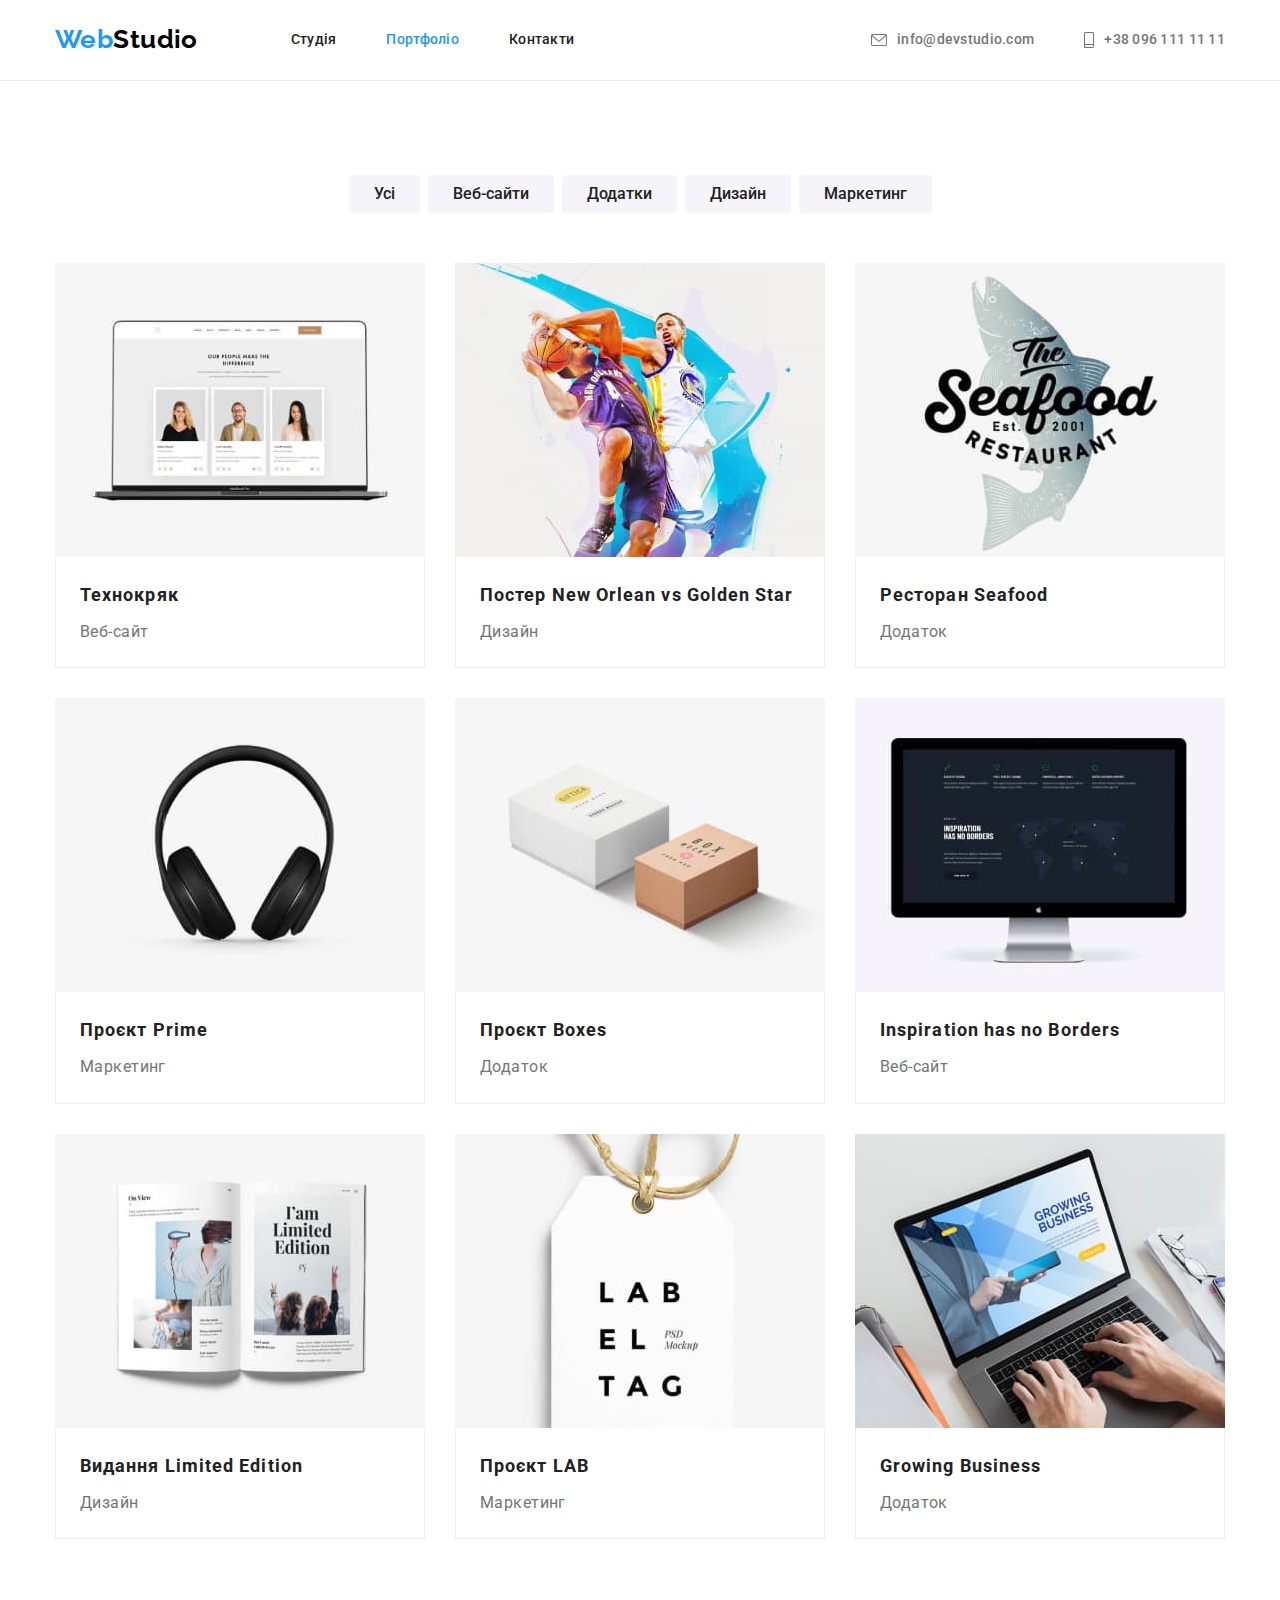
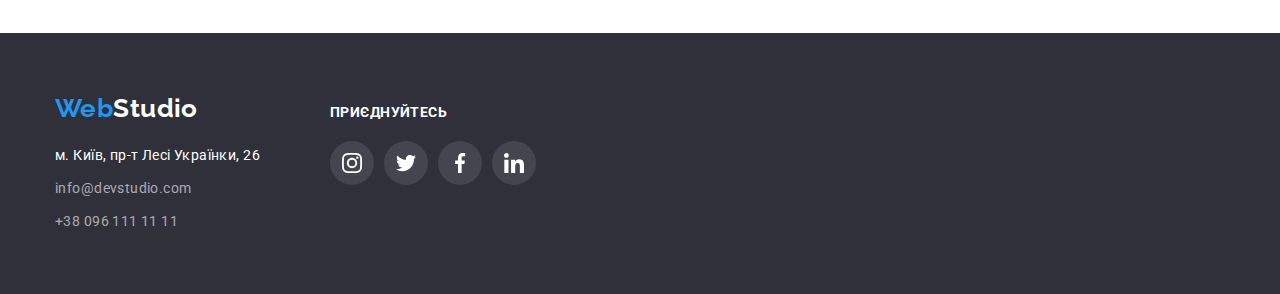
==== commit ec7acba5: "доработал" ====
--- a/portfolio.html
+++ b/portfolio.html
@@ -223,7 +223,7 @@
           </ul>
         </address>
         <div class="footer-right">
-          <h2 class="social-title">приєднуйтесь</h2>
+          <p class="social-title">приєднуйтесь</p>
           <ul class="footer-social list no-margin">
             <li class="footer-item">
               <a class="icon" href="https://www.instagram.com/"
--- a/css/styles.css
+++ b/css/styles.css
@@ -206,6 +206,10 @@
 }
 
 .auth-nav .link {
+  display: flex;
+  align-items: center;
+  justify-content: center;
+
   padding-top: 32px;
   padding-bottom: 32px;
 
@@ -433,10 +437,6 @@
 }
 
 .section-team .social-item {
-  display: flex;
-  align-items: center;
-  justify-content: center;
-
   margin-left: 10px;
 
   color: var(--primary-text-color);
@@ -448,10 +448,12 @@
 }
 
 .social-item .icon {
+  display: flex;
+  align-items: center;
+  justify-content: center;
+
   width: 44px;
   height: 44px;
-
-  padding: 12px;
 
   fill: var(--icon-color-team);
 }
@@ -490,14 +492,15 @@
 
 .client-item {
   flex-basis: calc((100%-150px) / 6);
-
-  display: flex;
 }
 
 .client-item .item {
+  display: flex;
+  align-items: center;
+  justify-content: center;
+
   width: 168px;
   height: 90px;
-  padding: 16px 32px;
 
   fill: var(--icon-color-team);
   border: 1px solid var(--border-client-color);
@@ -587,6 +590,13 @@
 .cards-info > .card {
   flex-basis: calc((100% - 60px) / 3);
 }
+
+.cards-info > .card:hover,
+.cards-info > .card:focus {
+  box-shadow: 0px 1px 1px rgba(0, 0, 0, 0.12), 0px 4px 4px rgba(0, 0, 0, 0.06),
+    1px 4px 6px rgba(0, 0, 0, 0.16);
+}
+
 .card-content {
   padding: 20px 24px;
   text-align: left;
@@ -629,6 +639,7 @@
 
 .footer-container {
   display: flex;
+  align-items: baseline;
 }
 
 .footer .logo {
@@ -677,6 +688,7 @@
 .footer-right {
   margin-left: 70px;
 }
+
 .footer .social-title {
   margin-top: 0;
   margin-bottom: 20px;
@@ -684,6 +696,7 @@
   font-size: 14px;
   line-height: 1.14;
   letter-spacing: 0.03em;
+  text-transform: uppercase;
 
   color: var(--text-change-color);
 }
@@ -695,8 +708,6 @@
 }
 
 .footer .footer-item {
-  display: flex;
-
   margin-left: 10px;
 
   background-color: rgba(255, 255, 255, 0.1);
@@ -708,10 +719,12 @@
 }
 
 .footer-item .icon {
+  display: flex;
+  align-items: center;
+  justify-content: center;
+
   width: 44px;
   height: 44px;
-
-  padding: 12px;
 
   fill: var(--footer-logo-color);
 }
